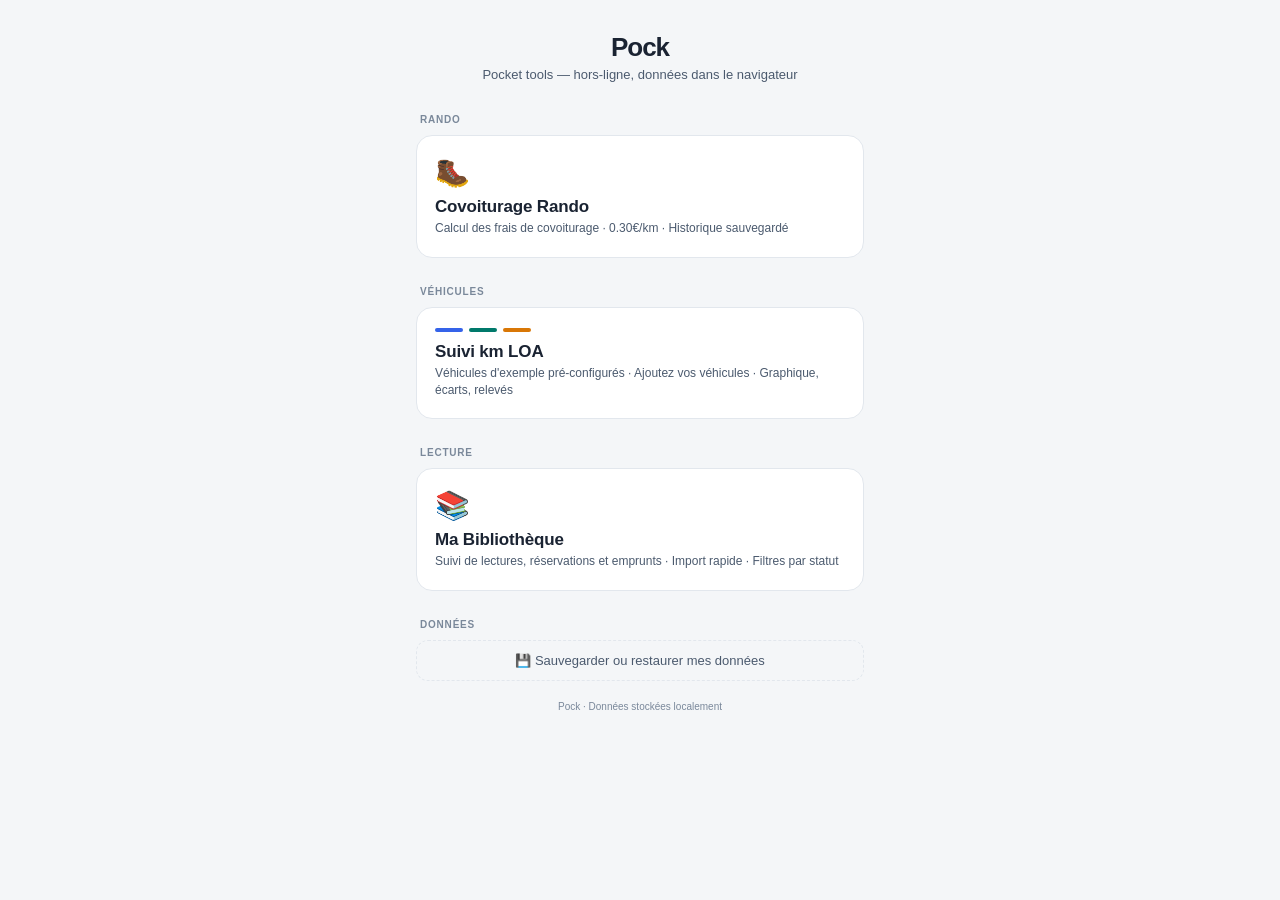
==== index.html @ 8e233d5d "Initial commit" ====
<!DOCTYPE html>
<html lang="fr">
<head>
<meta charset="UTF-8">
<meta name="viewport" content="width=device-width, initial-scale=1.0">
<title>Pock — Pocket Tools</title>
<meta name="description" content="Pock — pocket tools personnels, hors-ligne">
<meta name="theme-color" content="#1a2332">
<meta name="apple-mobile-web-app-capable" content="yes">
<meta name="apple-mobile-web-app-status-bar-style" content="black-translucent">
<meta name="apple-mobile-web-app-title" content="Pock">
<link rel="manifest" href="manifest.json">
<link rel="icon" href="icon-192.png" type="image/png">
<link rel="apple-touch-icon" href="apple-touch-icon.png">
<link rel="stylesheet" href="common.css">
<style>
  .wrap { max-width:480px; width:100%; margin:0 auto; padding:32px 16px 48px; }
  h1 { font-size:26px; font-weight:700; letter-spacing:-0.04em; text-align:center; margin-bottom:4px; }
  .tagline { text-align:center; font-size:13px; color:var(--text2); margin-bottom:32px; }
  .section-label { font-size:10px; font-weight:700; text-transform:uppercase; letter-spacing:0.08em; color:var(--text3); margin-bottom:10px; padding-left:4px; }
  .cards { display:flex; flex-direction:column; gap:10px; margin-bottom:28px; }
  a.card { display:block; text-decoration:none; background:var(--surface); border:1px solid var(--border); border-radius:16px; padding:20px 18px; transition:transform .15s,box-shadow .15s; color:var(--text); }
  a.card:hover { transform:translateY(-2px); box-shadow:0 8px 24px rgba(0,0,0,.06); }
  .card-icon { font-size:28px; margin-bottom:8px; }
  .card-dots { display:flex; gap:6px; margin-bottom:10px; }
  .card-dots span { width:28px; height:4px; border-radius:2px; }
  .card-name { font-size:17px; font-weight:700; color:var(--text); margin-bottom:3px; letter-spacing:-0.01em; }
  .card-detail { font-size:12px; color:var(--text2); line-height:1.4; }

  /* Data panel */
  .data-toggle { width:100%; background:none; border:1px dashed var(--border); border-radius:12px; padding:12px; font-size:13px; color:var(--text2); cursor:pointer; font-family:var(--font-sans); display:flex; align-items:center; justify-content:center; gap:8px; transition:all .15s; }
  .data-toggle:hover { border-color:var(--text3); color:var(--text); }
  .data-panel { background:var(--surface); border:1px solid var(--border); border-radius:12px; padding:16px; margin-top:10px; animation:pockFadeIn .25s ease both; }
  .data-panel h3 { font-size:13px; font-weight:700; margin-bottom:6px; }
  .data-panel p { font-size:12px; color:var(--text2); line-height:1.5; margin-bottom:12px; }
  .data-actions { display:flex; gap:8px; flex-wrap:wrap; }
  .data-btn { flex:1; min-width:120px; padding:10px 12px; font-size:13px; font-weight:600; border-radius:8px; border:1px solid var(--border); background:var(--bg); cursor:pointer; font-family:var(--font-sans); color:var(--text); }
  .data-btn:hover { border-color:var(--text3); }
  .data-btn.primary { background:var(--accent); color:#fff; border-color:var(--accent); }
  .data-btn.primary:hover { opacity:.9; }
  .data-msg { font-size:12px; margin-top:10px; padding:8px 10px; border-radius:6px; }
  .data-msg.ok { background:#ecfdf5; color:#166534; border:1px solid #6ee7b7; }
  .data-msg.err { background:#fef2f2; color:#991b1b; border:1px solid #fca5a5; }
  .data-mode { display:flex; gap:6px; margin-top:8px; font-size:12px; color:var(--text2); }
  .data-mode label { display:flex; gap:4px; cursor:pointer; align-items:center; }

  .footer { text-align:center; font-size:10px; color:var(--text3); margin-top:20px; }

  a.card { animation:pockFadeIn .35s ease both; }
  a.card:nth-child(2) { animation-delay:.06s; }
</style>
</head>
<body>
<div class="wrap">
  <h1>Pock</h1>
  <p class="tagline">Pocket tools — hors-ligne, données dans le navigateur</p>

  <div class="section-label">Rando</div>
  <div class="cards">
    <a class="card" href="covoiturage-rando.html">
      <div class="card-icon" aria-hidden="true">🥾</div>
      <div class="card-name">Covoiturage Rando</div>
      <div class="card-detail">Calcul des frais de covoiturage · 0.30€/km · Historique sauvegardé</div>
    </a>
  </div>

  <div class="section-label">Véhicules</div>
  <div class="cards">
    <a class="card" href="suivi-km-loa.html">
      <div class="card-dots" aria-hidden="true"><span style="background:#3563e9"></span><span style="background:#00796b"></span><span style="background:#d97706"></span></div>
      <div class="card-name">Suivi km LOA</div>
      <div class="card-detail">Véhicules d'exemple pré-configurés · Ajoutez vos véhicules · Graphique, écarts, relevés</div>
    </a>
  </div>

  <div class="section-label">Lecture</div>
  <div class="cards">
    <a class="card" href="bibliotheque.html">
      <div class="card-icon" aria-hidden="true">📚</div>
      <div class="card-name">Ma Bibliothèque</div>
      <div class="card-detail">Suivi de lectures, réservations et emprunts · Import rapide · Filtres par statut</div>
    </a>
  </div>

  <div class="section-label">Données</div>
  <button class="data-toggle" id="dataToggle" aria-expanded="false" aria-controls="dataPanel">
    💾 Sauvegarder ou restaurer mes données
  </button>
  <div class="data-panel" id="dataPanel" hidden>
    <h3>Export</h3>
    <p>Télécharge un fichier JSON contenant toutes tes données (covoit, véhicules, relevés, livres). À conserver hors du navigateur.</p>
    <div class="data-actions">
      <button class="data-btn primary" id="btnExport">⬇ Télécharger l'export</button>
    </div>
    <h3 style="margin-top:16px">Import</h3>
    <p>Restaure depuis un fichier <code>pock-backup-*.json</code>.</p>
    <div class="data-mode">
      <label><input type="radio" name="importMode" value="merge" checked> Fusionner</label>
      <label><input type="radio" name="importMode" value="replace"> Remplacer tout</label>
    </div>
    <div class="data-actions" style="margin-top:10px">
      <input type="file" id="fileInput" accept="application/json,.json" style="display:none">
      <button class="data-btn" id="btnImport">⬆ Choisir un fichier</button>
    </div>
    <div id="dataMsg"></div>
  </div>

  <div class="footer">Pock · Données stockées localement</div>
</div>
<script src="common.js"></script>
<script>
  const toggle = document.getElementById('dataToggle');
  const panel = document.getElementById('dataPanel');
  toggle.addEventListener('click', () => {
    const open = !panel.hasAttribute('hidden');
    if (open) { panel.setAttribute('hidden', ''); toggle.setAttribute('aria-expanded', 'false'); }
    else { panel.removeAttribute('hidden'); toggle.setAttribute('aria-expanded', 'true'); }
  });

  document.getElementById('btnExport').addEventListener('click', () => {
    try {
      pockExportToFile();
      showMsg('Export téléchargé.', 'ok');
    } catch (err) {
      showMsg('Erreur : ' + err.message, 'err');
    }
  });

  const fileInput = document.getElementById('fileInput');
  document.getElementById('btnImport').addEventListener('click', () => fileInput.click());
  fileInput.addEventListener('change', async () => {
    const file = fileInput.files[0];
    if (!file) return;
    const mode = document.querySelector('input[name="importMode"]:checked').value;
    const warning = mode === 'replace'
      ? 'Remplacer TOUTES les données actuelles par celles du fichier ?\n(Données actuelles perdues définitivement)'
      : 'Importer les données du fichier et les fusionner avec les données actuelles ?';
    if (!confirm(warning)) { fileInput.value = ''; return; }
    try {
      const text = await file.text();
      const count = pockImportFromJSON(text, mode);
      showMsg('✓ ' + count + ' clé' + (count > 1 ? 's' : '') + ' importée' + (count > 1 ? 's' : '') + '. Recharge une app pour voir.', 'ok');
    } catch (err) {
      showMsg('Erreur : ' + err.message, 'err');
    } finally {
      fileInput.value = '';
    }
  });

  function showMsg(text, kind) {
    const el = document.getElementById('dataMsg');
    el.className = 'data-msg ' + kind;
    el.textContent = text;
    if (kind === 'ok') setTimeout(() => { el.className = ''; el.textContent = ''; }, 5000);
  }
</script>
</body>
</html>
---- common.css ----
/* common.css — base partagée entre les apps Pock */
/* Polices 100% système / open source (pas de Google Fonts, pas de dépendance externe) */

:root {
  /* Font stacks natives — identiques à ce que GitHub, Apple, Medium utilisent */
  --font-sans: -apple-system, BlinkMacSystemFont, "Segoe UI", Roboto, Oxygen, Ubuntu, Cantarell, "Helvetica Neue", sans-serif;
  --font-mono: ui-monospace, "SF Mono", Menlo, Consolas, "DejaVu Sans Mono", "Liberation Mono", monospace;
  --font-serif: Georgia, "Iowan Old Style", "Apple Garamond", Palatino, "Times New Roman", serif;

  /* Aliases hérités pour compat avec le CSS existant des apps */
  --sans: var(--font-sans);
  --mono: var(--font-mono);
  --serif: var(--font-serif);

  /* Palette par défaut (les apps peuvent override) */
  --bg: #f4f6f8;
  --surface: #ffffff;
  --border: #e2e7ed;
  --text: #1a2332;
  --text2: #4b5a6e;   /* ancien #5a6a7e — un cran plus foncé pour contraste AA */
  --text3: #7a889a;   /* ancien #94a1b2 — un cran plus foncé pour petit texte */
  --accent: #3563e9;
}

*, *::before, *::after { box-sizing: border-box; margin: 0; padding: 0; }

body {
  font-family: var(--font-sans);
  background: var(--bg);
  color: var(--text);
  min-height: 100vh;
  -webkit-font-smoothing: antialiased;
}

/* Lien "← Pock" en haut de chaque app */
.pock-back {
  display: inline-flex;
  align-items: center;
  gap: 5px;
  font-size: 12px;
  font-weight: 600;
  color: var(--text3);
  text-decoration: none;
  margin-bottom: 16px;
  transition: color .15s;
}
.pock-back:hover { color: var(--text2); }

/* Focus accessible sur tous les éléments interactifs */
button:focus-visible,
a:focus-visible,
input:focus-visible,
select:focus-visible,
textarea:focus-visible {
  outline: 2px solid var(--accent);
  outline-offset: 2px;
}

/* Animation utilisée par plusieurs apps */
@keyframes pockFadeIn {
  from { opacity: 0; transform: translateY(6px); }
  to   { opacity: 1; transform: translateY(0); }
}
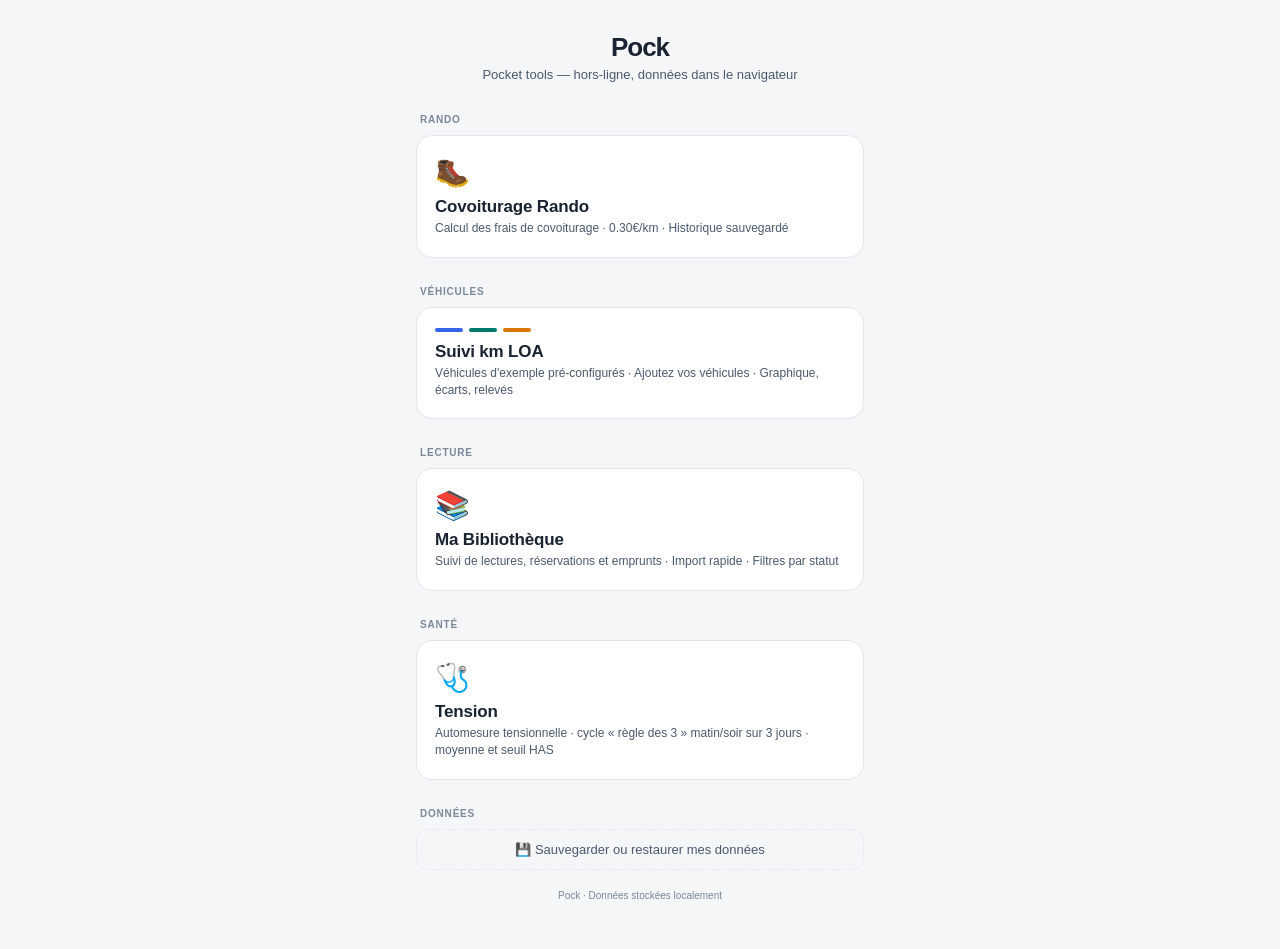
==== commit dfadd94e: "feat: add HTA blood-pressure app (règle des 3 self-measurement) New Pock app for hypertension self-m" ====
--- a/index.html
+++ b/index.html
@@ -43,6 +43,8 @@
   .data-msg.err { background:#fef2f2; color:#991b1b; border:1px solid #fca5a5; }
   .data-mode { display:flex; gap:6px; margin-top:8px; font-size:12px; color:var(--text2); }
   .data-mode label { display:flex; gap:4px; cursor:pointer; align-items:center; }
+  .data-input { width:100%; padding:10px 12px; font-size:16px; border:1px solid var(--border); border-radius:8px; background:var(--bg); color:var(--text); font-family:var(--font-sans); margin-bottom:8px; }
+  .sync-status { font-size:12px; color:var(--text2); margin-bottom:10px; }
 
   .footer { text-align:center; font-size:10px; color:var(--text3); margin-top:20px; }
 
@@ -79,6 +81,15 @@
       <div class="card-icon" aria-hidden="true">📚</div>
       <div class="card-name">Ma Bibliothèque</div>
       <div class="card-detail">Suivi de lectures, réservations et emprunts · Import rapide · Filtres par statut</div>
+    </a>
+  </div>
+
+  <div class="section-label">Santé</div>
+  <div class="cards">
+    <a class="card" href="hta.html">
+      <div class="card-icon" aria-hidden="true">🩺</div>
+      <div class="card-name">Tension</div>
+      <div class="card-detail">Automesure tensionnelle · cycle « règle des 3 » matin/soir sur 3 jours · moyenne et seuil HAS</div>
     </a>
   </div>
 
@@ -102,6 +113,21 @@
       <input type="file" id="fileInput" accept="application/json,.json" style="display:none">
       <button class="data-btn" id="btnImport">⬆ Choisir un fichier</button>
     </div>
+    <h3 style="margin-top:16px">Synchronisation</h3>
+    <p>Optionnelle. Copie serveur personnelle (URL + token fournis par l'administrateur du serveur) : tes données sont synchronisées entre appareils et survivent à un nettoyage du navigateur. Sans configuration, rien n'est jamais envoyé nulle part.</p>
+    <div class="sync-status" id="syncStatus"></div>
+    <label for="syncUrl" style="font-size:12px;color:var(--text2)">URL du serveur</label>
+    <input class="data-input" id="syncUrl" type="url" placeholder="https://exemple.duckdns.org" autocomplete="off">
+    <label for="syncToken" style="font-size:12px;color:var(--text2)">Token</label>
+    <input class="data-input" id="syncToken" type="password" placeholder="token" autocomplete="off">
+    <div class="data-actions">
+      <button class="data-btn primary" id="btnSyncEnable">Activer et tester</button>
+      <button class="data-btn" id="btnSyncDisable">Désactiver</button>
+    </div>
+    <h3 style="margin-top:16px">État</h3>
+    <p style="margin-bottom:6px" id="diagVersion">Version : —</p>
+    <p style="margin-bottom:6px" id="diagSw">Service worker : —</p>
+    <p style="margin-bottom:0" id="diagSync">Sync : —</p>
     <div id="dataMsg"></div>
   </div>
 
@@ -114,7 +140,7 @@
   toggle.addEventListener('click', () => {
     const open = !panel.hasAttribute('hidden');
     if (open) { panel.setAttribute('hidden', ''); toggle.setAttribute('aria-expanded', 'false'); }
-    else { panel.removeAttribute('hidden'); toggle.setAttribute('aria-expanded', 'true'); }
+    else { panel.removeAttribute('hidden'); toggle.setAttribute('aria-expanded', 'true'); refreshDiag(); }
   });
 
   document.getElementById('btnExport').addEventListener('click', () => {
@@ -147,6 +173,76 @@
     }
   });
 
+  const syncUrl = document.getElementById('syncUrl');
+  const syncToken = document.getElementById('syncToken');
+  function refreshSyncStatus() {
+    const cfg = pockSyncConfig();
+    document.getElementById('syncStatus').textContent =
+      cfg ? 'Sync activée vers ' + cfg.url : 'Sync désactivée.';
+    if (cfg) syncUrl.value = cfg.url;
+  }
+  refreshSyncStatus();
+
+  document.getElementById('btnSyncEnable').addEventListener('click', async () => {
+    const url = syncUrl.value.trim().replace(/\/+$/, '');
+    const token = syncToken.value.trim();
+    if (!url || !token) { showMsg('URL et token requis.', 'err'); return; }
+    if (!/^https:\/\//.test(url)) { showMsg("L'URL doit être en https://", 'err'); return; }
+    try {
+      const resp = await fetch(url + '/pock/km', { headers: { 'Authorization': 'Bearer ' + token } });
+      if (resp.status === 401) { showMsg('Token refusé par le serveur.', 'err'); return; }
+      if (!resp.ok && resp.status !== 404) { showMsg('Serveur injoignable (HTTP ' + resp.status + ').', 'err'); return; }
+    } catch (err) {
+      showMsg('Serveur injoignable : ' + err.message, 'err');
+      return;
+    }
+    localStorage.setItem('pock-sync-url', url);
+    localStorage.setItem('pock-sync-token', token);
+    syncToken.value = '';
+    refreshSyncStatus();
+    showMsg('✓ Sync activée. Récupération des données…', 'ok');
+    pockSyncPullAll();
+  });
+
+  document.getElementById('btnSyncDisable').addEventListener('click', () => {
+    localStorage.removeItem('pock-sync-url');
+    localStorage.removeItem('pock-sync-token');
+    refreshSyncStatus();
+    showMsg('Sync désactivée (données locales conservées).', 'ok');
+  });
+
+  // Panneau État — version dérivée du nom du cache SW (source unique,
+  // pattern repris de la PWA WoL : pas de marqueur codé en dur qui drift).
+  function refreshDiag() {
+    if (window.caches) {
+      caches.keys().then(names => {
+        const ours = names.filter(n => n.indexOf('pock-v') === 0).sort();
+        document.getElementById('diagVersion').textContent =
+          'Version : ' + (ours.length ? ours[ours.length - 1] : 'cache absent (offline indisponible)');
+      }).catch(() => {});
+    }
+    if ('serviceWorker' in navigator) {
+      // .catch : sous file:// (smoke test) getRegistration() rejette
+      navigator.serviceWorker.getRegistration().then(reg => {
+        const sw = reg && (reg.active || reg.waiting || reg.installing);
+        document.getElementById('diagSw').textContent =
+          'Service worker : ' + (sw ? sw.state : 'non enregistré');
+      }).catch(() => {});
+    } else {
+      document.getElementById('diagSw').textContent = 'Service worker : API absente';
+    }
+    const cfg = pockSyncConfig();
+    let syncTxt = 'désactivée';
+    if (cfg) {
+      const meta = pockSyncMeta();
+      const stamps = Object.keys(meta).map(k => meta[k]).filter(Boolean);
+      const last = stamps.length ? new Date(Math.max.apply(null, stamps)).toLocaleString() : 'jamais';
+      syncTxt = 'activée — dernière modification suivie : ' + last;
+    }
+    document.getElementById('diagSync').textContent = 'Sync : ' + syncTxt;
+  }
+  refreshDiag();
+
   function showMsg(text, kind) {
     const el = document.getElementById('dataMsg');
     el.className = 'data-msg ' + kind;
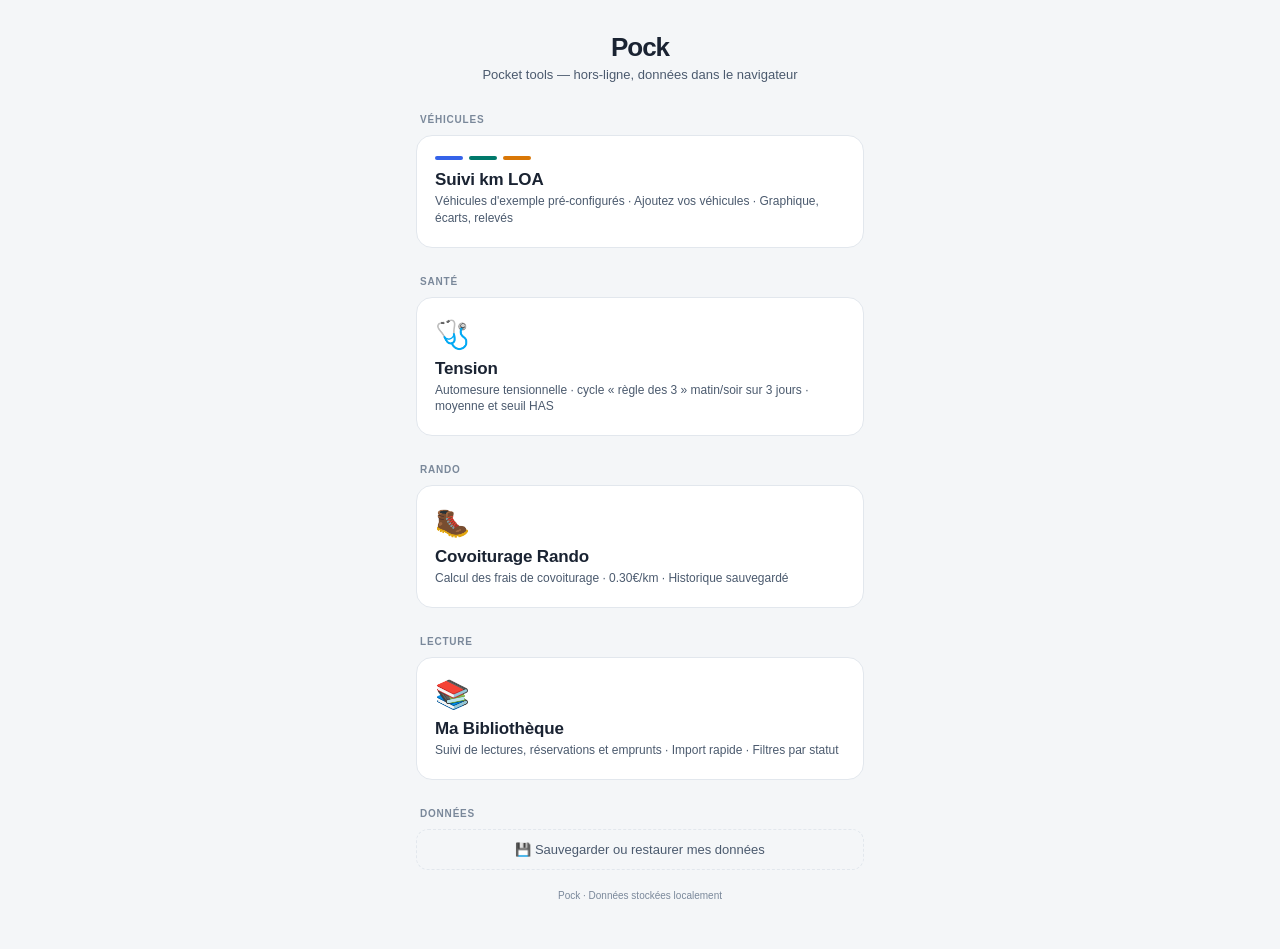
==== commit 1fdb1bd2: "chore: reorder hub tiles by usage (km, tension, covoit, biblio) + SW v21" ====
--- a/index.html
+++ b/index.html
@@ -57,6 +57,24 @@
   <h1>Pock</h1>
   <p class="tagline">Pocket tools — hors-ligne, données dans le navigateur</p>
 
+  <div class="section-label">Véhicules</div>
+  <div class="cards">
+    <a class="card" href="suivi-km-loa.html">
+      <div class="card-dots" aria-hidden="true"><span style="background:#3563e9"></span><span style="background:#00796b"></span><span style="background:#d97706"></span></div>
+      <div class="card-name">Suivi km LOA</div>
+      <div class="card-detail">Véhicules d'exemple pré-configurés · Ajoutez vos véhicules · Graphique, écarts, relevés</div>
+    </a>
+  </div>
+
+  <div class="section-label">Santé</div>
+  <div class="cards">
+    <a class="card" href="hta.html">
+      <div class="card-icon" aria-hidden="true">🩺</div>
+      <div class="card-name">Tension</div>
+      <div class="card-detail">Automesure tensionnelle · cycle « règle des 3 » matin/soir sur 3 jours · moyenne et seuil HAS</div>
+    </a>
+  </div>
+
   <div class="section-label">Rando</div>
   <div class="cards">
     <a class="card" href="covoiturage-rando.html">
@@ -66,30 +84,12 @@
     </a>
   </div>
 
-  <div class="section-label">Véhicules</div>
-  <div class="cards">
-    <a class="card" href="suivi-km-loa.html">
-      <div class="card-dots" aria-hidden="true"><span style="background:#3563e9"></span><span style="background:#00796b"></span><span style="background:#d97706"></span></div>
-      <div class="card-name">Suivi km LOA</div>
-      <div class="card-detail">Véhicules d'exemple pré-configurés · Ajoutez vos véhicules · Graphique, écarts, relevés</div>
-    </a>
-  </div>
-
   <div class="section-label">Lecture</div>
   <div class="cards">
     <a class="card" href="bibliotheque.html">
       <div class="card-icon" aria-hidden="true">📚</div>
       <div class="card-name">Ma Bibliothèque</div>
       <div class="card-detail">Suivi de lectures, réservations et emprunts · Import rapide · Filtres par statut</div>
-    </a>
-  </div>
-
-  <div class="section-label">Santé</div>
-  <div class="cards">
-    <a class="card" href="hta.html">
-      <div class="card-icon" aria-hidden="true">🩺</div>
-      <div class="card-name">Tension</div>
-      <div class="card-detail">Automesure tensionnelle · cycle « règle des 3 » matin/soir sur 3 jours · moyenne et seuil HAS</div>
     </a>
   </div>
 
